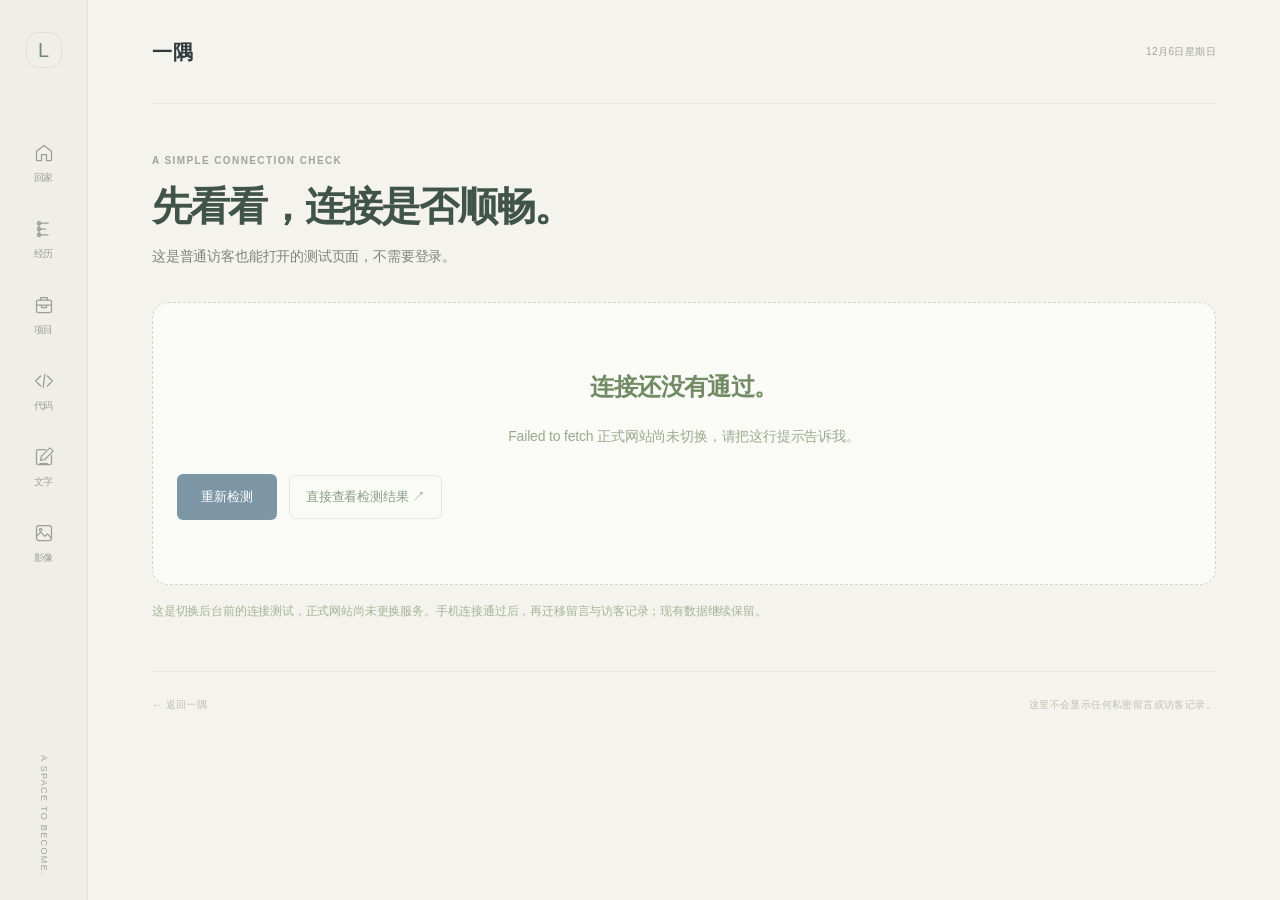
==== backend-check.html @ 7829d4d4 "Add isolated public connectivity test for candidate backend" ====
<!doctype html>
<html lang="zh-CN"><head><meta charset="UTF-8"><meta name="viewport" content="width=device-width,initial-scale=1"><meta name="robots" content="noindex"><title>连接测试 · 一隅</title><link rel="icon" href="assets/favicon.svg"><link rel="stylesheet" href="home.css"><link rel="stylesheet" href="boxes.css"><link rel="stylesheet" href="type.css"><script src="personal-shell.js" defer></script><script src="connection-check.js" defer></script></head><body data-page="connection"><a class="skip" href="#connection-main">跳到内容</a><aside id="personal-sidebar"></aside><div class="personal-shell"><header class="personal-header"><a class="home-wordmark" href="index.html">一隅</a><span id="today-date"></span></header><main id="connection-main"><div class="box-heading"><div><p class="overline">A SIMPLE CONNECTION CHECK</p><h1>先看看，连接是否顺畅。</h1><p class="description">这是普通访客也能打开的测试页面，不需要登录。</p></div></div><section class="collection-empty" aria-labelledby="connection-title"><h2 id="connection-title">正在检查这台设备的连接…</h2><p id="connection-status" role="status" aria-live="polite">只发送测试编号，不会发送或保存留言内容。</p><div class="box-actions"><button class="primary" id="retry-connection" disabled>检测中…</button><a class="quiet" id="direct-connection" href="https://lkvtnmsfivdrfcflzsyx.supabase.co/functions/v1/connection-check" target="_blank" rel="noopener">直接查看检测结果 ↗</a></div></section><p class="box-note">这是切换后台前的连接测试，正式网站尚未更换服务。手机连接通过后，再迁移留言与访客记录；现有数据继续保留。</p></main><footer class="personal-footer"><a href="index.html">← 返回一隅</a><span>这里不会显示任何私密留言或访客记录。</span></footer></div></body></html>
---- home.css ----
:root{color-scheme:light;--bg:#f5f3ee;--ink:#303a3d;--muted:#929894;--blue:#748d9f;--line:#323e3c12;--curve:cubic-bezier(.22,1,.36,1)}*{box-sizing:border-box}body{margin:0;background:var(--bg);color:var(--ink);font-family:Manrope,'PingFang SC','Microsoft YaHei',sans-serif;font-size:13px;line-height:1.7;-webkit-font-smoothing:antialiased}a{color:inherit;text-decoration:none}button,input,select,textarea{font:inherit}button,a{touch-action:manipulation;-webkit-tap-highlight-color:transparent}button{cursor:pointer;color:inherit}button{border:0}button,a{transition:transform .5s var(--curve),background .3s var(--curve),color .3s var(--curve),box-shadow .5s var(--curve)}button:active,.primary:active{transform:scale(.98)}h1,h2,h3,p{margin:0;text-wrap:pretty}h1,h2,h3{text-wrap:balance}svg{width:20px;height:20px;fill:none;stroke:currentColor;stroke-width:1.5;stroke-linecap:round;stroke-linejoin:round}::selection{background:#beced7}:focus-visible{outline:2px solid #829eaf;outline-offset:5px}.sr-only{position:absolute;width:1px;height:1px;padding:0;overflow:hidden;clip:rect(0,0,0,0);white-space:nowrap}.skip{position:fixed;top:12px;left:100px;background:#364954;color:white;padding:12px 24px;z-index:100;transform:translateY(-150%)}.skip:focus{transform:none}[hidden]{display:none!important}
#personal-sidebar{position:fixed;inset:0 auto 0 0;width:88px;border-right:1px solid var(--line);display:flex;flex-direction:column;align-items:center;padding:32px 0 24px;background:#f0eee8;z-index:30}.rail-brand{width:36px;height:36px;border:1px solid #929e942e;border-radius:12px;display:grid;place-items:center;font-size:20px;color:#748878;font-weight:500}.rail-nav{display:flex;flex-direction:column;gap:12px;margin-top:64px;width:100%;align-items:center}.rail-link{display:flex;flex-direction:column;align-items:center;justify-content:center;gap:6px;width:64px;height:64px;border-radius:12px;color:#9aa099;font-size:9px;background:transparent}.rail-link svg{width:20px;height:20px}.rail-link:hover{background:#e8e7df;color:#52655d}.rail-link.current{background:#e2e7e4;color:#536c62}.rail-bottom{margin-top:auto;color:#9ba298;font-size:9px;writing-mode:vertical-rl;letter-spacing:.15em}.personal-shell{margin-left:88px;padding:0 64px;max-width:1600px}.personal-header{height:104px;display:flex;align-items:center;justify-content:space-between;border-bottom:1px solid var(--line)}.home-wordmark{font-size:20px;font-weight:500;display:flex;gap:16px;align-items:center;letter-spacing:.05em}.home-wordmark span{font-size:8px;letter-spacing:.18em;color:#9aa096}.header-right{display:flex;gap:24px;align-items:center}#today-date{font-size:10px;color:#a0a59b;letter-spacing:.04em}.avatar{width:32px;height:32px;display:grid;place-items:center;background:#e5e7dd;color:#758574;border:1px solid #d5dbcf;border-radius:50%;font-size:12px}.overline{font-size:9px;letter-spacing:.18em;color:#9da699}.welcome{position:relative;min-height:326px;display:flex;align-items:center;padding:40px 16px;isolation:isolate}.welcome-copy{z-index:2}.welcome h1,.journey-heading h1{font-weight:400;font-size:clamp(40px,4vw,60px);line-height:1.5;letter-spacing:-.055em;margin-top:12px;color:#394743}.welcome h1 span{color:#78928d}.welcome .description{margin-top:12px}.description{color:#9ba397;font-size:12px;line-height:1.9}.welcome .greeting-note{font-size:10px;color:#adb3a4;margin-top:24px;display:flex;gap:8px;align-items:center}.greeting-note i{width:4px;height:4px;background:#a9b29b;border-radius:50%}.welcome-art{position:absolute;right:6%;top:40px;width:260px;height:250px;z-index:0}.art-halo{position:absolute;width:190px;height:190px;border-radius:50%;background:#e0e8e9;top:24px;right:0;filter:blur(32px)}.art-orbit{position:absolute;inset:24px -24px 0 24px;border:1px solid #dbe0d3;border-radius:50%;transform:rotate(-25deg) scaleY(.6)}.art-paper{position:absolute;width:150px;height:190px;top:32px;left:40px;background:#fffefa;border:1px solid #fff;box-shadow:0 16px 40px #89978c15;transform:rotate(-9deg);padding:24px;color:#8d9a8d}.art-paper:before{content:'';position:absolute;left:-8px;top:24px;width:50px;height:16px;background:#e1e6d7b0;transform:rotate(-20deg)}.art-paper small{font-size:6px;letter-spacing:.12em}.art-paper p{font-size:13px;line-height:2;margin-top:24px}.art-paper i{display:block;height:1px;width:80%;background:#e3e8df;margin-top:12px}.art-paper i:last-child{width:55%}.art-circle{position:absolute;bottom:24px;right:24px;width:44px;height:44px;border-radius:50%;background:#d8c8b4;opacity:.55}.art-spark{position:absolute;top:32px;right:12px;font-size:24px;color:#b4bea6}.section-top{display:flex;align-items:center;justify-content:space-between;margin-bottom:24px}.section-top h2{font-size:14px;font-weight:500}.section-top>span,.section-top>a{font-size:9px;color:#adb3a5}.home-grid{display:grid;grid-template-columns:repeat(3,minmax(0,1fr));gap:16px}.home-action{position:relative;display:flex;flex-direction:column;align-items:flex-start;min-height:156px;padding:24px;background:#fbfaf6;border:1px solid #ffffffc0;border-radius:12px;text-align:left;overflow:hidden}.home-action:hover{background:#fffefa;box-shadow:0 12px 24px #5b70680b;transform:translateY(-3px)}.action-icon{width:36px;height:36px;display:grid;place-items:center;border-radius:10px;background:#eaf0ed;color:#82958b;margin-bottom:16px}.home-action h3{font-size:16px;font-weight:500;color:#52635c;letter-spacing:-.02em}.home-action p{font-size:10px;color:#a3ad9e;margin-top:6px}.action-arrow{position:absolute;right:24px;top:28px;color:#b1b9aa;font-size:18px}.home-action.featured{background:#e3ebed;border-color:#e3ebed}.featured .action-icon{background:#d7e3e6;color:#778e9b}.featured h3{color:#526c79}.featured p{color:#92a6aa}.featured .action-arrow{color:#819aa6}.home-action.warm .action-icon{background:#f0e9df;color:#b19f88}.home-action.lilac .action-icon{background:#ece9f0;color:#a29aaf}.recent-area{margin-top:40px}.recent-card{display:flex;gap:24px;align-items:center;padding:24px;background:#f9f8f3;border:1px dashed #dce1d4;border-radius:12px;min-height:100px}.recent-marker{width:40px;height:40px;border-radius:50%;background:#edf0e5;color:#a4af98;display:grid;place-items:center;flex-shrink:0}.recent-card h3{font-size:12px;font-weight:500;color:#7e8a74}.recent-card p{font-size:10px;color:#aab29e;margin-top:4px}.recent-card .recent-link{margin-left:auto;font-size:10px;color:#8c9b80;white-space:nowrap}.personal-footer{display:flex;justify-content:space-between;gap:24px;margin-top:48px;padding:24px 0;border-top:1px solid var(--line);color:#bbc2af;font-size:8px;letter-spacing:.04em}.local-note{font-size:9px;color:#b1b9a5;margin-top:16px}#home-message{min-height:24px;color:#7e9687;font-size:11px}.home-action:focus-visible{outline-offset:3px}
.journey-heading{display:flex;align-items:center;justify-content:space-between;gap:32px;padding:64px 0 48px}.journey-heading h1{font-size:40px}.journey-heading .description{margin-top:12px}.primary{display:inline-flex;align-items:center;justify-content:space-between;gap:32px;padding:12px 24px;border-radius:6px;background:#7d96a5;color:white;font-size:11px;min-height:44px;white-space:nowrap}.primary:hover{background:#6c8798}.primary:disabled{opacity:.6;cursor:wait}.quiet{background:transparent;border:1px solid #7c917f30;border-radius:6px;padding:10px 16px;font-size:11px;color:#8b9c85;min-height:40px}.quiet:hover{background:#e9ece3}.journey-toolbar{display:flex;align-items:center;justify-content:space-between;gap:24px;margin-bottom:24px}.journey-filters{display:flex;gap:8px}.journey-filters button{background:transparent;border-radius:24px;padding:8px 16px;min-height:36px;font-size:11px;color:#9da993}.journey-filters button.active{background:#e2e9e2;color:#70866f}.journey-search input{width:220px;background:#faf9f4;border:1px solid #e5e8de;border-radius:6px;padding:10px 16px;font-size:11px;color:#6e7d65;outline-offset:3px}.journey-empty{padding:80px 24px;text-align:center;border:1px dashed #d8e0d0;border-radius:12px;background:#faf9f4}.journey-empty svg{width:36px;height:36px;color:#b2bfa5}.journey-empty h2{font-size:20px;font-weight:400;color:#8b9b7b;margin-top:24px}.journey-empty p{font-size:11px;color:#a7b399;margin:12px 0 24px}.timeline-item{position:relative;display:grid;grid-template-columns:120px 1fr;gap:32px;padding:24px 0;border-bottom:1px solid var(--line)}.timeline-date{color:#acb89f;font-size:10px;padding-top:8px}.timeline-card{display:block;width:100%;text-align:left;padding:24px;border:1px solid #ffffffc0;border-radius:10px;background:#fbfaf7}.timeline-card:hover{background:#fffefa;transform:translateY(-2px)}.timeline-top{display:flex;gap:12px;align-items:center;margin-bottom:8px}.timeline-tag{font-size:9px;color:#8da38a;background:#edf2e9;padding:2px 8px;border-radius:4px}.timeline-state{font-size:9px;color:#b1baa6}.timeline-card h2{font-size:20px;font-weight:400;color:#6e8262}.timeline-card p{font-size:11px;color:#a3b093;margin-top:12px;white-space:pre-wrap;overflow-wrap:anywhere}.timeline-card .next-step{border-top:1px solid #e9ede1;margin-top:16px;padding-top:12px;font-size:10px;color:#91a17f}.next-step span{color:#b0bda0;margin-right:12px}
dialog{color:var(--ink);background:#faf9f5;border:1px solid #ffffffa0;border-radius:16px;padding:40px;width:min(680px,calc(100vw - 32px));max-height:90svh;box-shadow:0 24px 100px #3b534125;overscroll-behavior:contain}dialog::backdrop{background:#344a4245;backdrop-filter:blur(8px)}.dialog-title-row{display:flex;align-items:start;justify-content:space-between;gap:24px}.dialog-title-row h2{font-size:24px;font-weight:400;color:#637c58}.dialog-title-row p{font-size:11px;color:#a1b094;margin-top:8px}.close-dialog{background:transparent;font-size:24px;line-height:1;width:32px;height:32px;color:#a3b396}.form-grid{display:grid;grid-template-columns:1fr 1fr;gap:16px;margin-top:24px}label.field{display:block;color:#8c9f7c;font-size:10px}.field input,.field textarea,.field select{display:block;width:100%;background:#f1f3eb;border:1px solid #e4e9da;border-radius:6px;color:#6c835a;padding:12px;font-size:12px;margin-top:8px;outline-offset:3px}.field textarea{resize:vertical;min-height:88px;line-height:1.8}.field.full{grid-column:1/-1}.field textarea.big{min-height:120px}.field input::placeholder,.field textarea::placeholder{color:#b7c4a8}.form-actions{display:flex;justify-content:space-between;align-items:center;gap:16px;margin-top:24px}.form-note{font-size:9px;color:#a7b89a}.form-error{font-size:11px;color:#af7966;min-height:20px;margin-top:12px}.detail-meta{font-size:10px;color:#a6b99a;margin:16px 0 24px}.record-section{margin-top:24px}.record-section h3{font-size:11px;font-weight:500;color:#a3b995;margin-bottom:8px}.record-section p{font-size:13px;line-height:2;color:#859f73;white-space:pre-wrap;overflow-wrap:anywhere}.record-actions{display:flex;gap:12px;flex-wrap:wrap;margin-top:32px}.record-actions .danger{color:#b88876}.confirm-copy{color:#a5b798;font-size:12px;line-height:1.9;margin-top:16px}.welcome-copy{animation:arrive 1s var(--curve) both}.home-action{animation:arrive .8s var(--curve) both}.home-action:nth-child(2){animation-delay:.06s}.home-action:nth-child(3){animation-delay:.12s}.home-action:nth-child(4){animation-delay:.18s}.home-action:nth-child(5){animation-delay:.24s}.home-action:nth-child(6){animation-delay:.3s}@keyframes arrive{from{opacity:0;transform:translateY(16px)}to{opacity:1;transform:none}}
@media(min-width:1600px){.personal-shell{margin-right:auto;margin-left:88px;padding-left:96px;padding-right:96px}.welcome{min-height:370px}}
@media(max-width:1100px){.personal-shell{padding:0 40px}.welcome-art{right:0;transform:scale(.85);transform-origin:right center}.welcome h1{font-size:44px}.home-action{padding:24px 20px}.home-action h3{font-size:14px}.action-arrow{right:20px}.welcome .description{font-size:11px}}
@media(max-width:760px){#personal-sidebar{inset:auto 0 0;width:100%;height:72px;padding:0;background:#f4f3ecf5;border-right:0;border-top:1px solid #dfe7d7;backdrop-filter:blur(16px)}.rail-brand,.rail-bottom{display:none}.rail-nav{margin:0;flex-direction:row;justify-content:space-around;gap:0;height:100%}.rail-link{width:16%;height:58px;border-radius:8px;gap:3px;font-size:8px}.rail-link svg{width:18px;height:18px}.personal-shell{margin-left:0;padding:0 24px 80px}.personal-header{height:80px}.home-wordmark{font-size:18px;gap:12px}.home-wordmark span{font-size:7px}.header-right{gap:12px}#today-date{font-size:8px}.avatar{width:28px;height:28px}.welcome{min-height:270px;padding:32px 0}.welcome h1{font-size:36px;margin-top:12px}.welcome .description{font-size:10px;max-width:250px}.welcome-art{right:-20px;top:50px;transform:scale(.5);opacity:.5;transform-origin:right top}.welcome .greeting-note{font-size:9px;margin-top:24px}.overline{font-size:8px}.home-grid{grid-template-columns:repeat(2,minmax(0,1fr));gap:12px}.home-action{min-height:156px;padding:20px 16px}.home-action h3{font-size:14px}.home-action p{font-size:9px;max-width:120px}.action-icon{width:32px;height:32px;margin-bottom:16px}.action-arrow{right:16px;top:20px;font-size:16px}.section-top{margin-bottom:16px}.section-top h2{font-size:13px}.section-top>span{font-size:8px}.recent-area{margin-top:32px}.recent-card{padding:20px 16px;gap:12px;flex-wrap:wrap}.recent-card h3{font-size:11px}.recent-card p{font-size:9px}.recent-card .recent-link{font-size:9px}.recent-marker{width:32px;height:32px}.personal-footer{font-size:7px;margin-top:32px;padding:20px 0;gap:12px}.personal-footer span:last-child{text-align:right}.journey-heading{padding:40px 0 32px;flex-direction:column;align-items:start;gap:24px}.journey-heading h1{font-size:30px}.journey-heading .description{font-size:10px}.journey-toolbar{gap:16px;flex-wrap:wrap}.journey-filters{gap:4px}.journey-filters button{padding:8px 12px;font-size:10px}.journey-search,.journey-search input{width:100%}.timeline-item{grid-template-columns:1fr;gap:8px;padding:16px 0}.timeline-card{padding:20px}.timeline-card h2{font-size:18px}.timeline-card p{font-size:11px}.journey-empty{padding:48px 24px}.journey-empty h2{font-size:18px}.journey-empty p{font-size:10px}dialog{padding:24px;max-height:90svh}.dialog-title-row h2{font-size:20px}.form-grid{gap:12px}.form-actions{flex-wrap:wrap}.form-note{font-size:8px}.field input,.field textarea,.field select{font-size:12px}.record-section p{font-size:12px}.record-actions{gap:8px}.quiet{font-size:10px}.primary{font-size:10px}}
.welcome{overflow:hidden}.description,.welcome .description{color:#788374}.home-action p{color:#7c8775}.featured p{color:#708893}.recent-card p{color:#87957a}.timeline-card p{color:#718666}.timeline-card h2{color:#526b47}.record-section p{color:#536b48}.field{color:#708563!important}.field input,.field textarea,.field select{color:#4f6844}.dialog-title-row h2{color:#4f6844}.dialog-title-row p{color:#7d9270}.form-note,.detail-meta{color:#849875}.timeline-card .next-step{color:#748b68}
@media(prefers-reduced-motion:reduce){*,*:before,*:after{animation:none!important;transition:none!important}.home-action:hover,.timeline-card:hover{transform:none}}
---- boxes.css ----
.box-heading{display:flex;align-items:center;justify-content:space-between;gap:24px;padding:48px 0 32px}.box-heading h1{margin:12px 0;color:#415449}.box-heading .description{max-width:640px}.box-actions{display:flex;gap:12px;align-items:center;flex-wrap:wrap}#box-message{min-height:24px;color:#6e8d77;font-size:13px;margin-bottom:16px}.collection-grid{display:grid;grid-template-columns:repeat(3,minmax(0,1fr));gap:20px}.collection-card{position:relative;width:100%;background:#fbfcf8;border:1px solid #e6eadf;border-radius:16px;padding:24px;text-align:left;display:flex;flex-direction:column;gap:12px;min-height:220px;overflow:hidden}.collection-card:hover{transform:translateY(-3px);box-shadow:0 12px 32px #5266450b}.collection-icon{width:48px;height:48px;border-radius:12px;background:#e6ece9;color:#879f95;display:grid;place-items:center;margin-bottom:8px}.collection-card h2{font-size:21px;overflow-wrap:anywhere}.collection-card p{font-size:13px;color:#889780;line-height:1.9;white-space:pre-wrap;overflow-wrap:anywhere}.collection-meta{margin-top:auto;display:flex;gap:12px;color:#a2b095;font-size:11px}.collection-empty{border:1px dashed #cddbc5;border-radius:16px;text-align:center;padding:64px 24px;background:#fafbf7}.collection-empty h2{font-size:24px;color:#728b64}.collection-empty p{font-size:14px;line-height:1.9;color:#9aaa8d;margin:16px auto 24px;max-width:500px}.collection-empty svg{width:48px;height:48px;color:#b1bfa5;margin-bottom:24px}.collection-path{font-size:12px;color:#8ea17e;margin-bottom:24px}.text-link{color:#7e9687;font-size:13px;text-decoration:underline;text-underline-offset:4px}.box-detail-head{display:flex;justify-content:space-between;gap:24px;align-items:flex-start;margin-bottom:24px}.box-detail-head h2{font-size:26px;color:#57724a}.box-detail-head p{font-size:13px;color:#91a281;white-space:pre-wrap;margin-top:12px}.file-workspace{display:grid;grid-template-columns:260px minmax(0,1fr);background:#fbfcf8;border:1px solid #e0e8d8;border-radius:12px;overflow:hidden;min-height:420px}.source-files{background:#ecf1e7;border-right:1px solid #dfe8d6;padding:12px;max-height:620px;overflow:auto}.source-files button{display:block;width:100%;padding:12px;border-radius:6px;background:transparent;color:#80986c;text-align:left;font-size:12px;overflow-wrap:anywhere}.source-files button.selected{background:#dce8d4;color:#4e733c}.source-preview{min-width:0;padding:24px;overflow:hidden}.source-preview h3{font-size:14px;overflow-wrap:anywhere;margin-bottom:16px}.source-preview pre{font-family:"SFMono-Regular",Consolas,monospace;font-size:13px;line-height:1.8;white-space:pre-wrap;overflow-wrap:anywhere;max-height:520px;overflow:auto;color:#496740}.source-preview img{max-width:100%;max-height:440px;object-fit:contain}.source-placeholder{padding:64px 24px;text-align:center;font-size:14px;color:#9dae8d}.file-tools{display:flex;justify-content:space-between;align-items:center;gap:16px;flex-wrap:wrap;padding:16px 0}.box-form label{display:block;font-size:12px;color:#849a75;margin-top:16px}.box-form input,.box-form select,.box-form textarea{display:block;width:100%;padding:12px;margin-top:8px;background:#f0f4ea;border:1px solid #d9e4ce;border-radius:6px;color:#567148;font:inherit}.box-form textarea{min-height:120px;resize:vertical;line-height:1.9}.box-form .long-text{min-height:300px;font-size:15px}.box-form .box-actions{margin-top:24px}.dialog-close-box{position:absolute;right:16px;top:16px;width:32px;height:32px;border-radius:50%;font-size:24px;background:transparent;color:#97ad86}.box-note{font-size:12px;color:#a4b596;margin-top:16px;line-height:1.8}.import-hidden{display:none}.writing-reader{max-width:760px;white-space:pre-wrap;overflow-wrap:anywhere;line-height:2;font-size:16px;color:#607c51;margin:24px 0}.project-state{font-size:11px;padding:4px 8px;border-radius:6px;background:#ebf0e3;color:#91a67c;align-self:flex-start}.project-next{padding:20px;background:#edf2e8;border-radius:12px;margin:24px 0;color:#7a9567;white-space:pre-wrap;font-size:14px}.back-collection{margin-bottom:24px}.box-count{font-size:13px;color:#9faf91;margin-bottom:24px}
@media(max-width:1100px){.collection-grid{grid-template-columns:repeat(2,minmax(0,1fr))}.file-workspace{grid-template-columns:220px minmax(0,1fr)}}@media(max-width:760px){.box-heading{padding:32px 0;align-items:flex-start;flex-direction:column}.collection-grid{grid-template-columns:1fr;gap:16px}.collection-card{min-height:180px;padding:24px}.collection-card h2{font-size:21px}.file-workspace{grid-template-columns:1fr}.source-files{border-right:0;border-bottom:1px solid #dfe8d6;max-height:220px}.source-preview{padding:16px}.source-preview pre{font-size:12px}.box-detail-head{flex-direction:column;gap:16px}.box-actions{gap:8px}.box-actions .primary,.box-actions .quiet{font-size:12px;padding:10px 14px}.collection-empty{padding:40px 24px}.collection-empty h2{font-size:22px}.collection-empty p{font-size:13px}.box-detail-head h2{font-size:23px}.writing-reader{font-size:15px}}
---- type.css ----
/* 系统字体与清晰的显示、正文、辅助层级。Apple 平台由系统选用 SF / 苹方。 */
body{font-family:-apple-system,BlinkMacSystemFont,"SF Pro Display","SF Pro Text","PingFang SC","Segoe UI","Microsoft YaHei",sans-serif;font-size:15px;letter-spacing:-.012em;font-weight:400}button,input,select,textarea{font-family:inherit}h1{font-weight:600!important;letter-spacing:-.045em!important}h2{font-weight:600!important;letter-spacing:-.025em}h3{font-weight:600!important;letter-spacing:-.015em}.welcome h1{font-size:clamp(40px,4vw,60px);line-height:1.2}.welcome h1 span{font-weight:400}.home-action h3{font-size:19px;line-height:1.35;color:#3f5147}.home-action p{font-size:12px;line-height:1.8;color:#7b8778}.home-action{min-height:176px}.section-top h2{font-size:18px}.description,.welcome .description{font-size:14px;color:#7a8678}.overline{font-size:10px;font-weight:600;letter-spacing:.14em}.home-wordmark{font-weight:600}.rail-link{font-size:10px;font-weight:500}.header-right #today-date{font-size:11px}.recent-card h3{font-size:15px;color:#5d7157}.recent-card p{font-size:12px}.primary,.quiet,.quiet-button{font-size:13px}.local-note{font-size:11px}.personal-footer{font-size:10px}.journey-heading h1,.studio-intro h1,.box-heading h1{font-size:40px;line-height:1.25}.journey-heading .description,.studio-intro>p:last-child{font-size:14px;line-height:1.8}.timeline-card h2{font-size:23px}.timeline-card p{font-size:14px;line-height:1.9}.timeline-date,.timeline-tag,.timeline-state{font-size:12px}.record-section p{font-size:15px}.record-section h3{font-size:13px}.field{font-size:12px}.field input,.field textarea,.field select{font-size:14px}.studio-tabs a{font-size:13px}.workspace-head h2{font-size:19px}.workspace-head p,.drop-zone p{font-size:12px}.code-editor{font-family:"SFMono-Regular",Consolas,"Liberation Mono",monospace!important;font-size:14px}.writing-editor,.writing-preview{font-size:16px;line-height:2}.editor-meta,.editor-bottom,.storage-note{font-size:11px}.file-button{font-size:13px}.file-button small{font-size:10px}.studio-photo-meta input{font-size:13px}.toolbar .button,.toolbar .quiet-button{font-size:12px}.terminal pre{font-size:13px}
@media(max-width:760px){.welcome h1{font-size:36px}.home-action h3{font-size:17px}.home-action p{font-size:11px;max-width:none}.home-action{min-height:176px}.description,.welcome .description{font-size:12px;max-width:260px}.welcome-art{opacity:.3}.section-top h2{font-size:16px}.rail-link{font-size:9px}.journey-heading h1,.studio-intro h1,.box-heading h1{font-size:32px}.studio-intro>p:last-child{font-size:12px}.timeline-card h2{font-size:20px}.timeline-card p{font-size:13px}.writing-editor,.writing-preview{font-size:15px}.code-editor{font-size:12px}.editor-meta,.editor-bottom{font-size:10px}.personal-footer{font-size:9px}.recent-card h3{font-size:14px}.recent-card p{font-size:11px}}
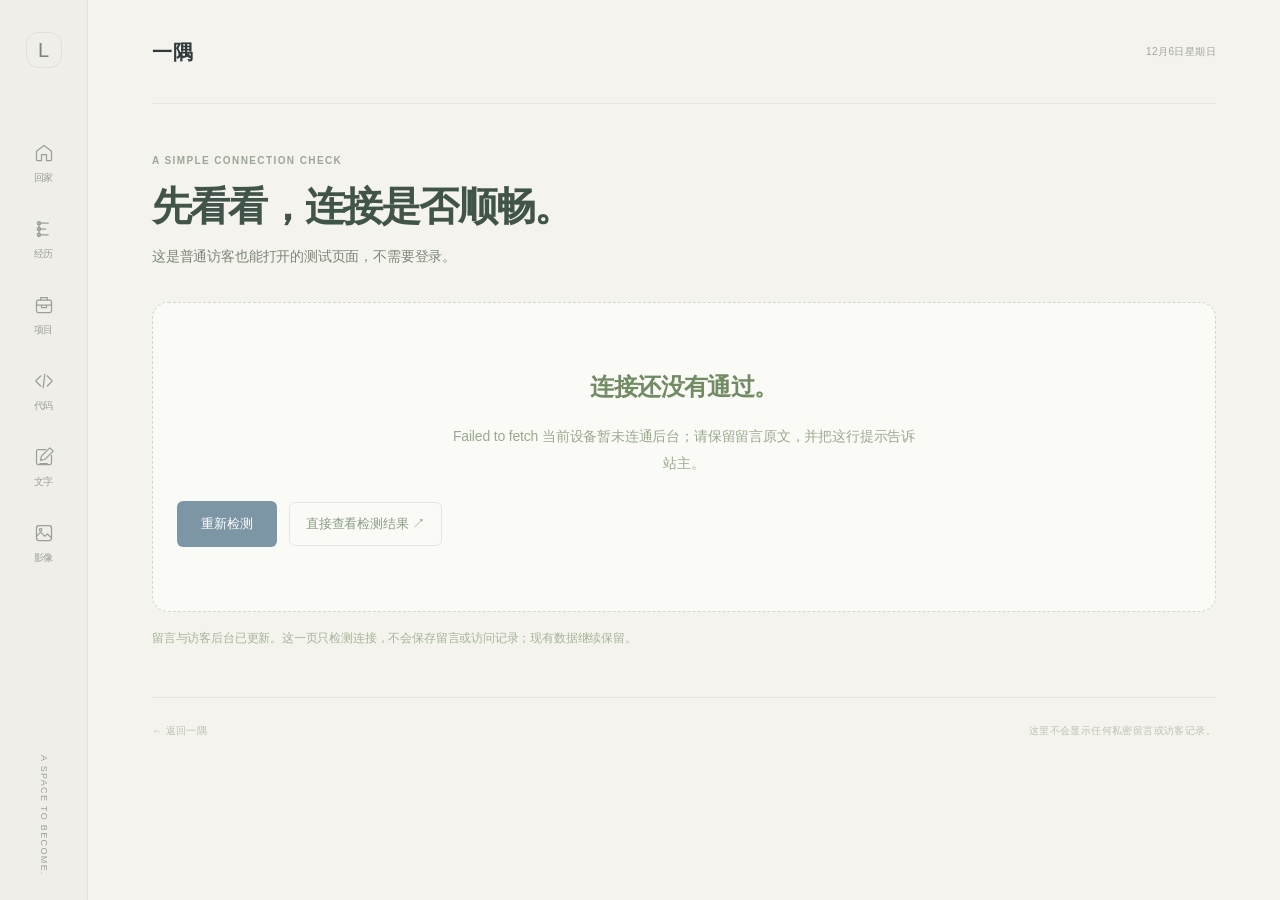
==== commit a3b4e1c7: "Update connectivity check after backend migration" ====
--- a/backend-check.html
+++ b/backend-check.html
@@ -1,2 +1,2 @@
 <!doctype html>
-<html lang="zh-CN"><head><meta charset="UTF-8"><meta name="viewport" content="width=device-width,initial-scale=1"><meta name="robots" content="noindex"><title>连接测试 · 一隅</title><link rel="icon" href="assets/favicon.svg"><link rel="stylesheet" href="home.css"><link rel="stylesheet" href="boxes.css"><link rel="stylesheet" href="type.css"><script src="personal-shell.js" defer></script><script src="connection-check.js" defer></script></head><body data-page="connection"><a class="skip" href="#connection-main">跳到内容</a><aside id="personal-sidebar"></aside><div class="personal-shell"><header class="personal-header"><a class="home-wordmark" href="index.html">一隅</a><span id="today-date"></span></header><main id="connection-main"><div class="box-heading"><div><p class="overline">A SIMPLE CONNECTION CHECK</p><h1>先看看，连接是否顺畅。</h1><p class="description">这是普通访客也能打开的测试页面，不需要登录。</p></div></div><section class="collection-empty" aria-labelledby="connection-title"><h2 id="connection-title">正在检查这台设备的连接…</h2><p id="connection-status" role="status" aria-live="polite">只发送测试编号，不会发送或保存留言内容。</p><div class="box-actions"><button class="primary" id="retry-connection" disabled>检测中…</button><a class="quiet" id="direct-connection" href="https://lkvtnmsfivdrfcflzsyx.supabase.co/functions/v1/connection-check" target="_blank" rel="noopener">直接查看检测结果 ↗</a></div></section><p class="box-note">这是切换后台前的连接测试，正式网站尚未更换服务。手机连接通过后，再迁移留言与访客记录；现有数据继续保留。</p></main><footer class="personal-footer"><a href="index.html">← 返回一隅</a><span>这里不会显示任何私密留言或访客记录。</span></footer></div></body></html>
+<html lang="zh-CN"><head><meta charset="UTF-8"><meta name="viewport" content="width=device-width,initial-scale=1"><meta name="robots" content="noindex"><title>连接测试 · 一隅</title><link rel="icon" href="assets/favicon.svg"><link rel="stylesheet" href="home.css"><link rel="stylesheet" href="boxes.css"><link rel="stylesheet" href="type.css"><script src="personal-shell.js" defer></script><script src="connection-check.js" defer></script></head><body data-page="connection"><a class="skip" href="#connection-main">跳到内容</a><aside id="personal-sidebar"></aside><div class="personal-shell"><header class="personal-header"><a class="home-wordmark" href="index.html">一隅</a><span id="today-date"></span></header><main id="connection-main"><div class="box-heading"><div><p class="overline">A SIMPLE CONNECTION CHECK</p><h1>先看看，连接是否顺畅。</h1><p class="description">这是普通访客也能打开的测试页面，不需要登录。</p></div></div><section class="collection-empty" aria-labelledby="connection-title"><h2 id="connection-title">正在检查这台设备的连接…</h2><p id="connection-status" role="status" aria-live="polite">只发送测试编号，不会发送或保存留言内容。</p><div class="box-actions"><button class="primary" id="retry-connection" disabled>检测中…</button><a class="quiet" id="direct-connection" href="https://lkvtnmsfivdrfcflzsyx.supabase.co/functions/v1/connection-check" target="_blank" rel="noopener">直接查看检测结果 ↗</a></div></section><p class="box-note">留言与访客后台已更新。这一页只检测连接，不会保存留言或访问记录；现有数据继续保留。</p></main><footer class="personal-footer"><a href="index.html">← 返回一隅</a><span>这里不会显示任何私密留言或访客记录。</span></footer></div></body></html>
